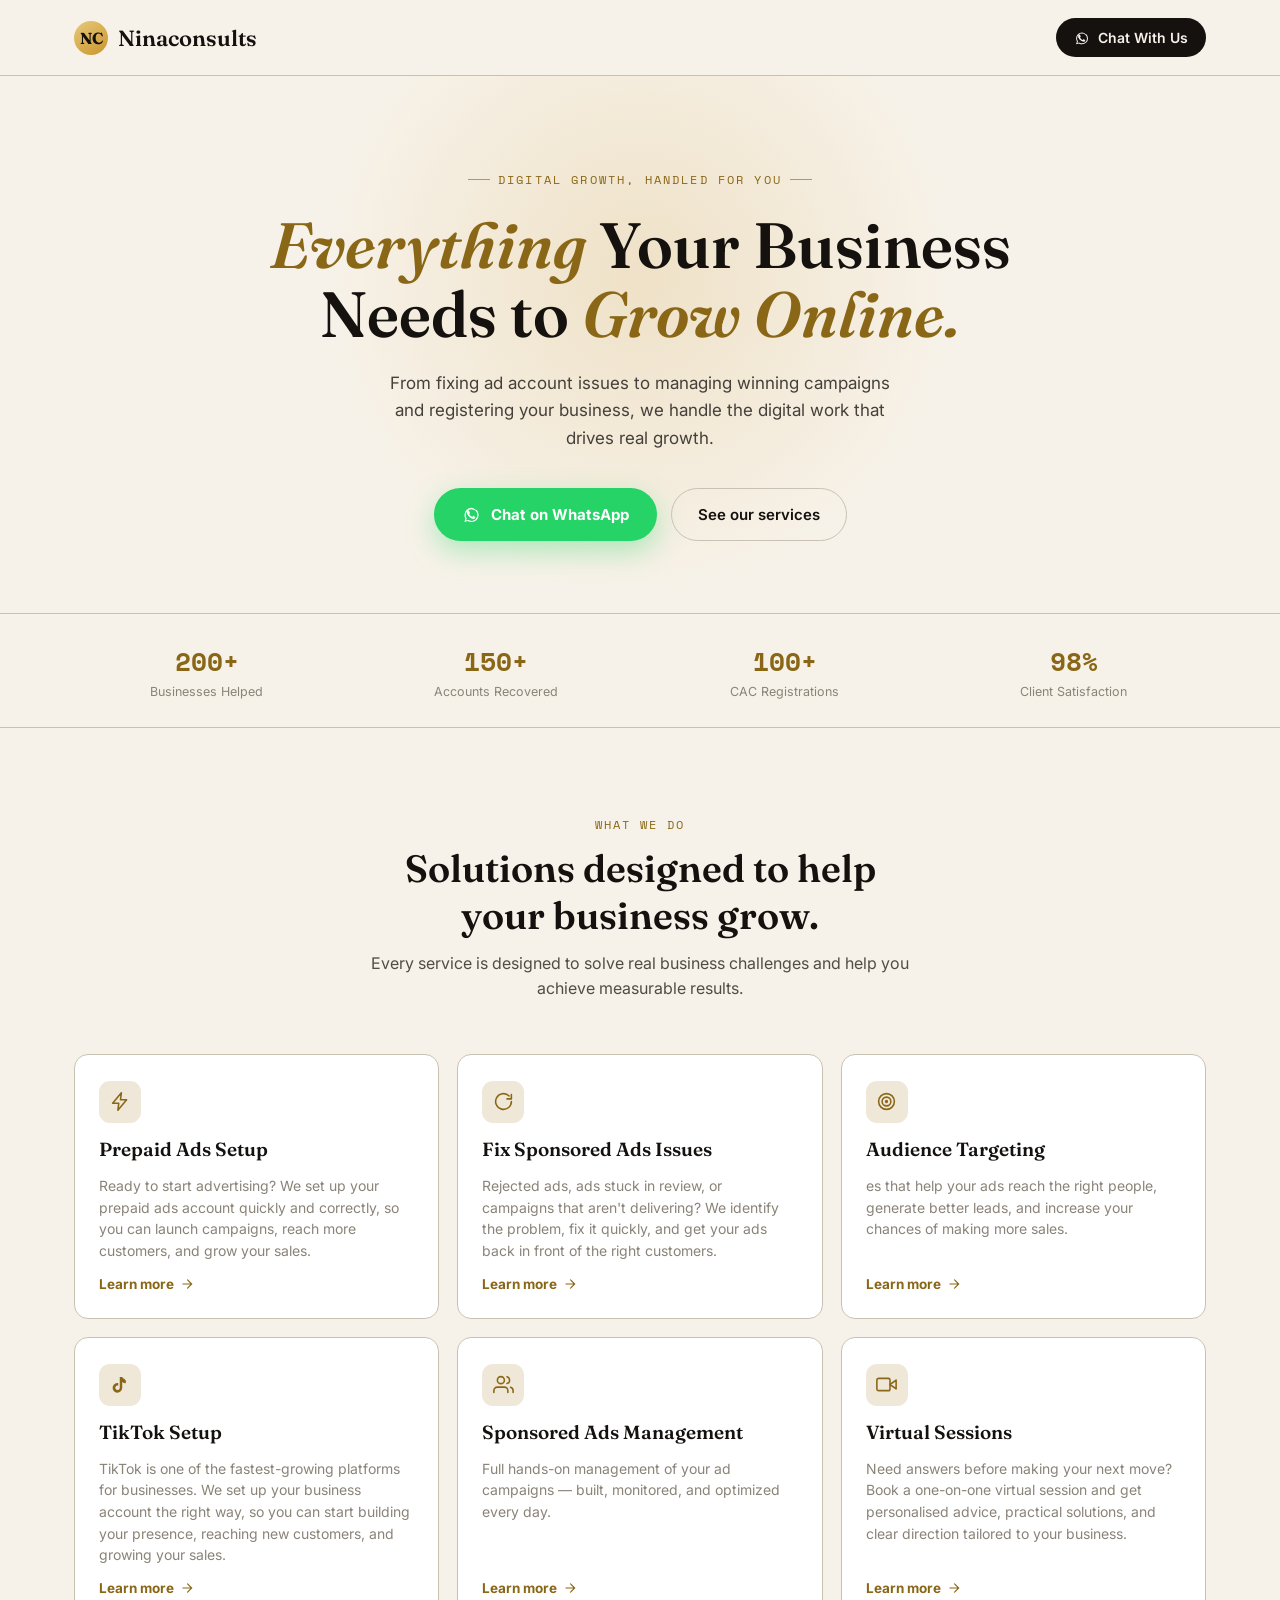
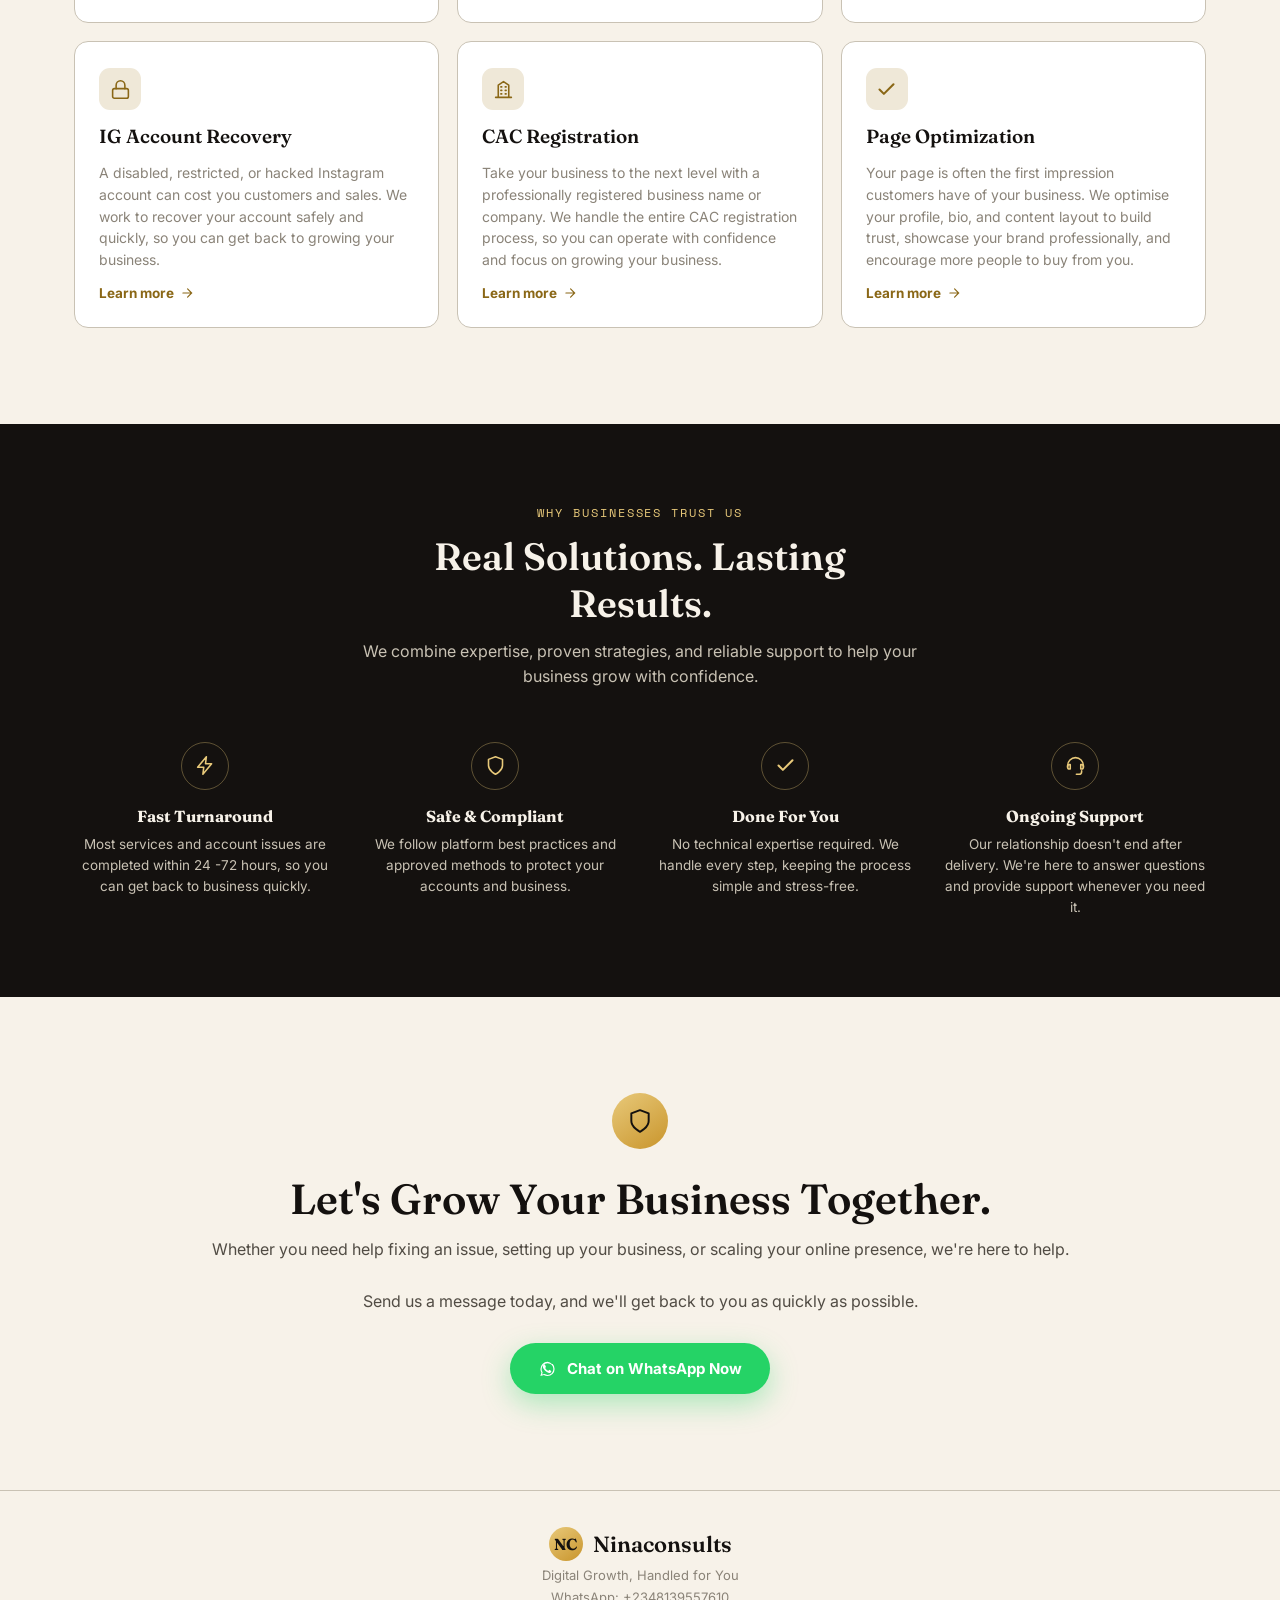
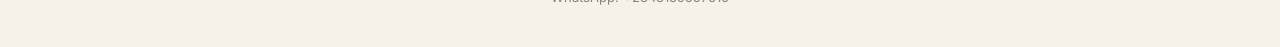
==== index.html @ 224a7c54 "first commit" ====
<!DOCTYPE html>
<html lang="en">
<head>
<meta charset="UTF-8">
<meta name="viewport" content="width=device-width, initial-scale=1.0">
<title>NinaConsults: Digital Growth, Handled For You</title>
<meta name="description" content="We help businesses recover disabled ad accounts, fix sponsored ad issues, set up TikTok, manage ads, and register with CAC — fast, safely, done for you.">
<link rel="preconnect" href="https://fonts.googleapis.com">
<link href="https://fonts.googleapis.com/css2?family=Fraunces:opsz,wght@9..144,500;9..144,600;9..144,700&family=Inter:wght@400;500;600;700&family=Space+Mono:wght@400;700&display=swap" rel="stylesheet">
<link rel="stylesheet" href="css/tokens.css">
<link rel="stylesheet" href="css/home.css">
</head>
<body>

<header class="home-header">
  <div class="container home-header__inner">
    <div class="brand">
      <span class="brand__mark">NC</span>
      <span id="brandName"></span>
    </div>
    <a class="home-header__cta" id="headerCta" target="_blank" rel="noopener"></a>
  </div>
</header>

<section class="home-hero">
  <div class="container">
    <span class="home-hero__eyebrow">DIGITAL GROWTH, HANDLED FOR YOU</span>
    <h1><em>Everything</em> Your Business Needs to <em>Grow Online. </em> </h1>
    <p class="home-hero__sub">From fixing ad account issues to managing winning campaigns and registering your business, we handle the digital work that drives real growth.</p>
    <div class="home-hero__actions">
      <a class="btn-primary" id="heroWaBtn" target="_blank" rel="noopener"></a>
      <a class="btn-ghost" href="#services">See our services</a>
    </div>
  </div>
</section>

<section class="trust-strip">
  <div class="container trust-strip__grid" id="trustGrid"></div>
</section>

<section class="services-section" id="services">
  <div class="container">
    <div class="section-head">
      <span class="section-head__eyebrow">WHAT WE DO</span>
      <h2>Solutions designed to help your business grow.</h2>
      <p>Every service is designed to solve real business challenges and help you achieve measurable results.</p>
    </div>
    <div class="service-grid" id="serviceGrid"></div>
  </div>
</section>

<section class="proof-section">
  <div class="container">
    <div class="section-head">
      <span class="section-head__eyebrow">WHY BUSINESSES TRUST US</span>
      <h2>Real Solutions. Lasting Results.</h2>
      <p>We combine expertise, proven strategies, and reliable support to help your business grow with confidence.</p>
    </div>
    <div class="proof-grid">
      <div class="proof-item">
        <div class="proof-item__icon"></div>
        <h4>Fast Turnaround</h4>
        <p>Most services and account issues are completed within 24 -72 hours, so you can get back to business quickly.</p>
      </div>
      <div class="proof-item">
        <div class="proof-item__icon"></div>
        <h4>Safe &amp; Compliant</h4>
        <p>We follow platform best practices and approved methods to protect your accounts and business.</p>
      </div>
      <div class="proof-item">
        <div class="proof-item__icon"></div>
        <h4>Done For You</h4>
        <p>No technical expertise required. We handle every step, keeping the process simple and stress-free.</p>
      </div>
      <div class="proof-item">
        <div class="proof-item__icon"></div>
        <h4>Ongoing Support</h4>
        <p>Our relationship doesn't end after delivery. We're here to answer questions and provide support whenever you need it.</p>
      </div>
    </div>
  </div>
</section>

<section class="final-cta">
  <div class="container">
    <div class="final-cta__badge"></div>
    <h2>Let's Grow Your Business Together.</h2>
    <p>Whether you need help fixing an issue, setting up your business, or scaling your online presence, we're here to help.</p>
    <p>Send us a message today, and we'll get back to you as quickly as possible.</p>
    <a class="btn-primary" id="finalCtaBtn" target="_blank" rel="noopener"></a>
  </div>
</section>

<footer class="home-footer">
  <div class="container">
    <div class="brand" style="justify-content:center;">
      <span class="brand__mark">NC</span>
      <span id="footerBrandName"></span>
    </div>
    <p id="footerTagline"></p>
    <p id="footerPhone"></p>
    <p id="footerEmail"></p>
  </div>
</footer>

<script src="js/data.js"></script>
<script src="js/helpers.js"></script>
<script src="js/home.js"></script>
</body>
</html>
---- css/tokens.css ----
/* ============================================================
   DESIGN TOKENS
   ============================================================ */
:root {
  /* Brand */
  --ink: #14110F;
  --cream: #F7F2E9;
  --cream-soft: #EFE8D8;
  --gold: #C9952C;
  --gold-soft: #E8C97A;
  --ash: #8A8378;
  --ash-light: #C9C2B4;

  /* Service-page energy colors */
  --alert: #E0312B;
  --alert-dark: #A8211D;
  --alert-glow: rgba(224, 49, 43, 0.35);
  --gold-deep: #8a6716;

  /* Utility */
  --signal: #25D366;
  --signal-dark: #1DA851;
  --white: #FFFFFF;

  /* Type */
  --font-display: 'Fraunces', Georgia, serif;
  --font-body: 'Inter', -apple-system, BlinkMacSystemFont, sans-serif;
  --font-mono: 'Space Mono', 'Courier New', monospace;

  /* Layout */
  --max-w: 1180px;
  --radius: 14px;
}

* { box-sizing: border-box; }
html { scroll-behavior: smooth; }

body {
  margin: 0;
  font-family: var(--font-body);
  -webkit-font-smoothing: antialiased;
  background: var(--cream);
  color: var(--ink);
}

img { max-width: 100%; display: block; }
a { text-decoration: none; color: inherit; }

.container {
  max-width: var(--max-w);
  margin: 0 auto;
  padding: 0 24px;
}

.visually-hidden {
  position: absolute;
  left: -9999px;
}

/* Focus visibility — accessibility floor */
a:focus-visible,
button:focus-visible {
  outline: 3px solid var(--gold);
  outline-offset: 2px;
}

@media (prefers-reduced-motion: reduce) {
  * {
    animation-duration: 0.01ms !important;
    animation-iteration-count: 1 !important;
    transition-duration: 0.01ms !important;
    scroll-behavior: auto !important;
  }
}

/* ============================================================
   WHATSAPP FLOATING / STICKY BUTTON (shared)
   ============================================================ */
.wa-fab {
  position: fixed;
  bottom: 20px;
  right: 20px;
  z-index: 60;
  display: flex;
  align-items: center;
  gap: 10px;
  background: var(--signal);
  color: var(--white);
  padding: 14px 20px;
  border-radius: 999px;
  font-weight: 700;
  font-size: 15px;
  box-shadow: 0 8px 24px rgba(37, 211, 102, 0.45);
  transition: transform 0.18s ease, box-shadow 0.18s ease;
}
.wa-fab:hover {
  transform: translateY(-2px);
  box-shadow: 0 12px 28px rgba(37, 211, 102, 0.55);
}
.wa-fab svg { width: 22px; height: 22px; flex-shrink: 0; }

@media (max-width: 640px) {
  .wa-fab span { display: none; }
  .wa-fab {
    padding: 14px;
    bottom: 16px;
    right: 16px;
  }
}
---- css/home.css ----
/* ============================================================
   HOME PAGE — calm, elegant, gold/cream/ink
   ============================================================ */

/* --- Header --- */
.home-header {
  position: sticky;
  top: 0;
  z-index: 50;
  background: rgba(247, 242, 233, 0.92);
  backdrop-filter: blur(8px);
  border-bottom: 1px solid var(--ash-light);
}
.home-header__inner {
  display: flex;
  align-items: center;
  justify-content: space-between;
  padding: 18px 24px;
}
.brand {
  display: flex;
  align-items: center;
  gap: 10px;
  font-family: var(--font-display);
  font-size: 22px;
  font-weight: 600;
  color: var(--ink);
}
.brand__mark {
  width: 34px;
  height: 34px;
  border-radius: 50%;
  background: linear-gradient(145deg, var(--gold-soft), var(--gold));
  display: flex;
  align-items: center;
  justify-content: center;
  font-family: var(--font-display);
  font-weight: 700;
  font-size: 16px;
  color: var(--ink);
}
.home-header__cta {
  display: flex;
  align-items: center;
  gap: 8px;
  background: var(--ink);
  color: var(--cream);
  padding: 11px 18px;
  border-radius: 999px;
  font-size: 14px;
  font-weight: 600;
  transition: opacity 0.15s ease;
}
.home-header__cta:hover { opacity: 0.85; }
.home-header__cta svg { width: 16px; height: 16px; }

/* --- Hero --- */
.home-hero {
  padding: 88px 0 72px;
  text-align: center;
  position: relative;
  overflow: hidden;
}
.home-hero::before {
  content: '';
  position: absolute;
  top: -120px;
  left: 50%;
  transform: translateX(-50%);
  width: 640px;
  height: 640px;
  background: radial-gradient(circle, rgba(201, 149, 44, 0.18) 0%, transparent 70%);
  pointer-events: none;
}
.home-hero__eyebrow {
  font-family: var(--font-mono);
  font-size: 12px;
  letter-spacing: 0.18em;
  text-transform: uppercase;
  color: var(--gold-deep);
  display: inline-flex;
  align-items: center;
  gap: 8px;
  margin-bottom: 22px;
  position: relative;
  z-index: 1;
}
.home-hero__eyebrow::before,
.home-hero__eyebrow::after {
  content: '';
  width: 22px;
  height: 1px;
  background: var(--gold);
}
.home-hero h1 {
  font-family: var(--font-display);
  font-size: clamp(34px, 6vw, 64px);
  line-height: 1.08;
  font-weight: 600;
  margin: 0 auto 22px;
  max-width: 820px;
  position: relative;
  z-index: 1;
}
.home-hero h1 em {
  font-style: italic;
  color: var(--gold-deep);
}
.home-hero__sub {
  font-size: 17px;
  line-height: 1.6;
  color: #45403A;
  max-width: 520px;
  margin: 0 auto 36px;
  position: relative;
  z-index: 1;
}
.home-hero__actions {
  display: flex;
  gap: 14px;
  justify-content: center;
  flex-wrap: wrap;
  position: relative;
  z-index: 1;
}
.btn-primary {
  display: inline-flex;
  align-items: center;
  gap: 10px;
  background: var(--signal);
  color: var(--white);
  padding: 16px 28px;
  border-radius: 999px;
  font-weight: 700;
  font-size: 15px;
  box-shadow: 0 10px 28px rgba(37, 211, 102, 0.35);
  transition: transform 0.18s ease;
}
.btn-primary:hover { transform: translateY(-2px); }
.btn-primary svg { width: 19px; height: 19px; }
.btn-ghost {
  display: inline-flex;
  align-items: center;
  padding: 16px 26px;
  border-radius: 999px;
  border: 1.5px solid var(--ash-light);
  font-weight: 600;
  font-size: 15px;
  color: var(--ink);
  transition: border-color 0.18s ease, background 0.18s ease;
}
.btn-ghost:hover { border-color: var(--gold); background: rgba(201,149,44,0.06); }

/* --- Trust strip --- */
.trust-strip {
  border-top: 1px solid var(--ash-light);
  border-bottom: 1px solid var(--ash-light);
  padding: 28px 0;
}
.trust-strip__grid {
  display: grid;
  grid-template-columns: repeat(4, 1fr);
  gap: 24px;
  text-align: center;
}
.trust-stat__value {
  font-family: var(--font-mono);
  font-size: 26px;
  font-weight: 700;
  color: var(--gold-deep);
}
.trust-stat__label {
  font-size: 12.5px;
  color: var(--ash);
  margin-top: 4px;
}
@media (max-width: 700px) {
  .trust-strip__grid { grid-template-columns: repeat(2, 1fr); gap: 28px 16px; }
}

/* --- Services section --- */
.services-section {
  padding: 88px 0 96px;
}
.section-head {
  text-align: center;
  max-width: 560px;
  margin: 0 auto 52px;
}
.section-head__eyebrow {
  font-family: var(--font-mono);
  font-size: 12px;
  letter-spacing: 0.16em;
  text-transform: uppercase;
  color: var(--gold-deep);
  margin-bottom: 12px;
  display: block;
}
.section-head h2 {
  font-family: var(--font-display);
  font-size: clamp(26px, 4vw, 38px);
  font-weight: 600;
  margin: 0 0 12px;
}
.section-head p {
  color: #514C44;
  line-height: 1.6;
  margin: 0;
}

.service-grid {
  display: grid;
  grid-template-columns: repeat(3, 1fr);
  gap: 18px;
}
@media (max-width: 920px) {
  .service-grid { grid-template-columns: repeat(2, 1fr); }
}
@media (max-width: 600px) {
  .service-grid { grid-template-columns: 1fr; }
}

.service-card {
  background: var(--white);
  border: 1px solid var(--ash-light);
  border-radius: var(--radius);
  padding: 26px 24px;
  transition: transform 0.18s ease, box-shadow 0.18s ease, border-color 0.18s ease;
  display: flex;
  flex-direction: column;
  gap: 14px;
}
.service-card:hover {
  transform: translateY(-3px);
  box-shadow: 0 14px 32px rgba(20, 17, 15, 0.08);
  border-color: var(--gold);
}
.service-card__icon {
  width: 42px;
  height: 42px;
  border-radius: 11px;
  background: var(--cream-soft);
  display: flex;
  align-items: center;
  justify-content: center;
  color: var(--gold-deep);
}
.service-card__icon svg { width: 21px; height: 21px; }
.service-card h3 {
  font-family: var(--font-display);
  font-size: 19px;
  font-weight: 600;
  margin: 0;
}
.service-card p {
  font-size: 14px;
  color: var(--ash);
  line-height: 1.55;
  margin: 0;
  flex-grow: 1;
}
.service-card__link {
  font-size: 13.5px;
  font-weight: 700;
  color: var(--gold-deep);
  display: inline-flex;
  align-items: center;
  gap: 6px;
}
.service-card__link svg { width: 14px; height: 14px; transition: transform 0.15s ease; }
.service-card:hover .service-card__link svg { transform: translateX(3px); }

/* --- Why us / proof strip --- */
.proof-section {
  background: var(--ink);
  color: var(--cream);
  padding: 80px 0;
}
.proof-section .section-head h2 { color: var(--cream); }
.proof-section .section-head p { color: var(--ash-light); }
.proof-section .section-head__eyebrow { color: var(--gold-soft); }

.proof-grid {
  display: grid;
  grid-template-columns: repeat(4, 1fr);
  gap: 28px;
}
@media (max-width: 760px) {
  .proof-grid { grid-template-columns: repeat(2, 1fr); }
}
.proof-item {
  text-align: center;
}
.proof-item__icon {
  width: 48px;
  height: 48px;
  border-radius: 50%;
  border: 1px solid rgba(232, 201, 122, 0.35);
  display: flex;
  align-items: center;
  justify-content: center;
  margin: 0 auto 16px;
  color: var(--gold-soft);
}
.proof-item__icon svg { width: 21px; height: 21px; }
.proof-item h4 {
  font-family: var(--font-display);
  font-size: 16px;
  margin: 0 0 8px;
}
.proof-item p {
  font-size: 13.5px;
  color: var(--ash-light);
  line-height: 1.55;
  margin: 0;
}

/* --- Final CTA --- */
.final-cta {
  padding: 96px 0;
  text-align: center;
}
.final-cta__badge {
  width: 56px;
  height: 56px;
  border-radius: 50%;
  background: linear-gradient(145deg, var(--gold-soft), var(--gold));
  display: flex;
  align-items: center;
  justify-content: center;
  margin: 0 auto 24px;
  color: var(--ink);
}
.final-cta__badge svg { width: 26px; height: 26px; }
.final-cta h2 {
  font-family: var(--font-display);
  font-size: clamp(26px, 4.5vw, 42px);
  font-weight: 600;
  margin: 0 0 14px;
}
.final-cta p {
  color: #514C44;
  margin: 0 0 32px;
}

/* --- Footer --- */
.home-footer {
  border-top: 1px solid var(--ash-light);
  padding: 36px 0;
  text-align: center;
}
.home-footer p {
  font-size: 13px;
  color: var(--ash);
  margin: 6px 0 0;
}
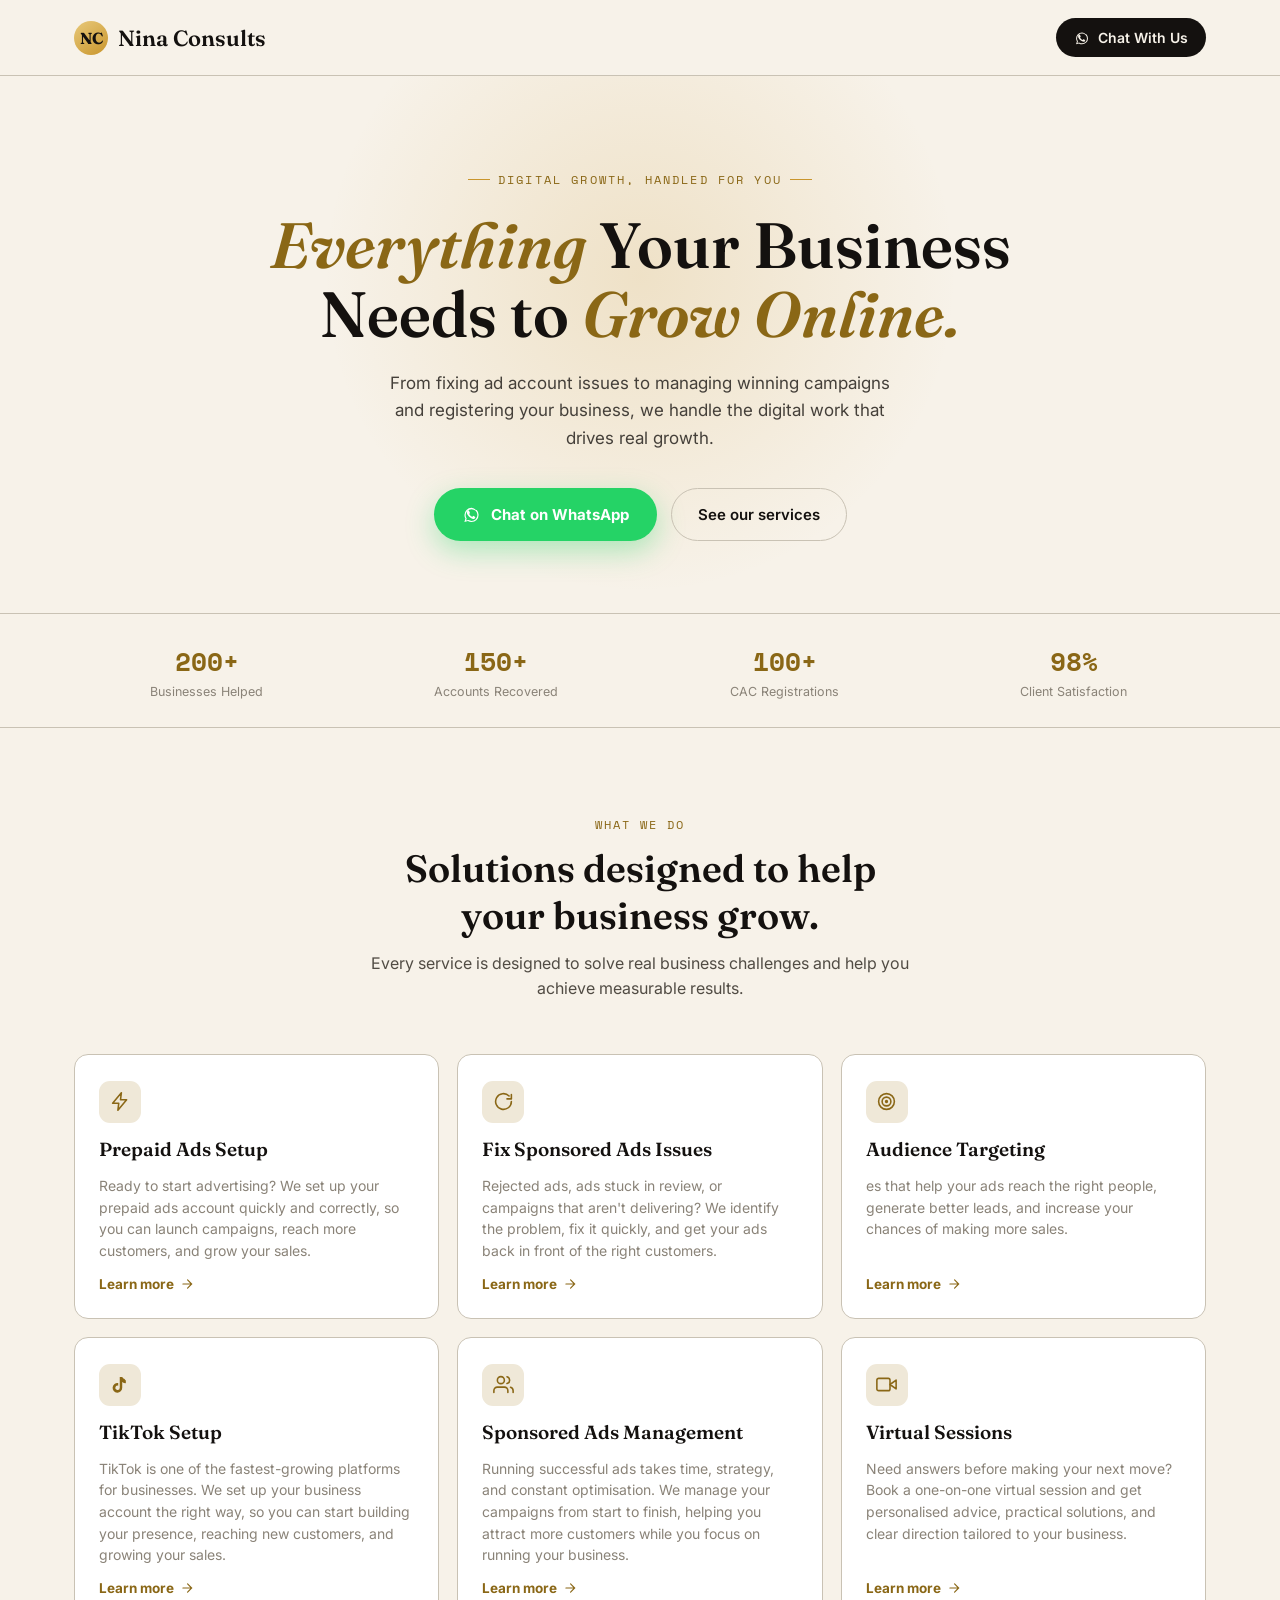
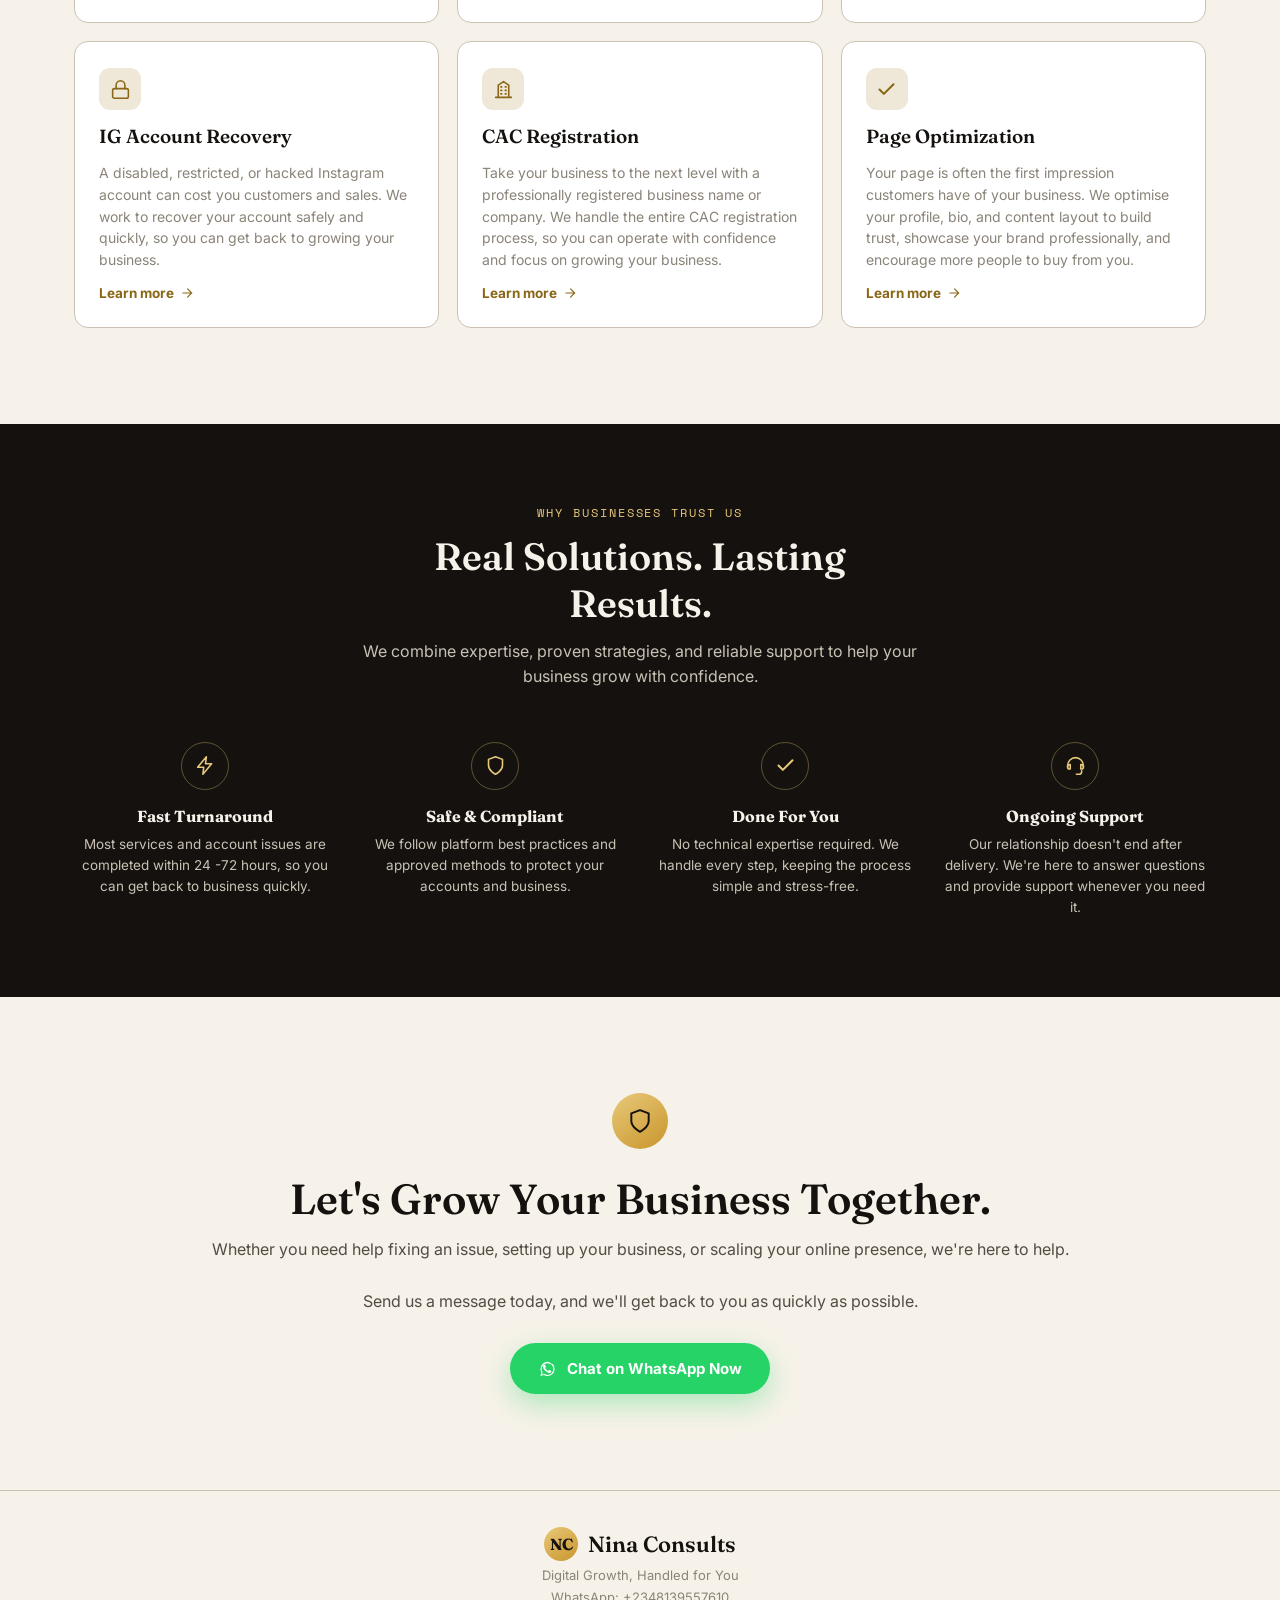
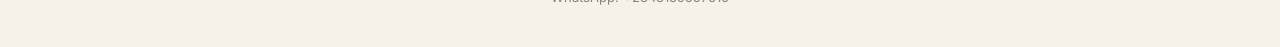
==== commit 8daf7b7a: "CORRECTED BUSINESS NAME" ====
--- a/index.html
+++ b/index.html
@@ -3,8 +3,12 @@
 <head>
 <meta charset="UTF-8">
 <meta name="viewport" content="width=device-width, initial-scale=1.0">
-<title>NinaConsults: Digital Growth, Handled For You</title>
+<title>Nina Consults: Digital Growth, Handled For You</title>
 <meta name="description" content="We help businesses recover disabled ad accounts, fix sponsored ad issues, set up TikTok, manage ads, and register with CAC — fast, safely, done for you.">
+<link rel="apple-touch-icon" sizes="180x180" href="/apple-touch-icon.png">
+<link rel="icon" type="image/png" sizes="32x32" href="/favicon-32x32.png">
+<link rel="icon" type="image/png" sizes="16x16" href="/favicon-16x16.png">
+<link rel="manifest" href="/site.webmanifest">
 <link rel="preconnect" href="https://fonts.googleapis.com">
 <link href="https://fonts.googleapis.com/css2?family=Fraunces:opsz,wght@9..144,500;9..144,600;9..144,700&family=Inter:wght@400;500;600;700&family=Space+Mono:wght@400;700&display=swap" rel="stylesheet">
 <link rel="stylesheet" href="css/tokens.css">
--- a/css/home.css
+++ b/css/home.css
@@ -1,6 +1,3 @@
-/* ============================================================
-   HOME PAGE — calm, elegant, gold/cream/ink
-   ============================================================ */
 
 /* --- Header --- */
 .home-header {
@@ -15,6 +12,7 @@
   display: flex;
   align-items: center;
   justify-content: space-between;
+  gap: 12px;
   padding: 18px 24px;
 }
 .brand {
@@ -25,6 +23,13 @@
   font-size: 22px;
   font-weight: 600;
   color: var(--ink);
+  min-width: 0;
+  flex-shrink: 1;
+}
+.brand span:last-child {
+  overflow: hidden;
+  text-overflow: ellipsis;
+  white-space: nowrap;
 }
 .brand__mark {
   width: 34px;
@@ -50,6 +55,15 @@
   font-size: 14px;
   font-weight: 600;
   transition: opacity 0.15s ease;
+  flex-shrink: 0;
+  white-space: nowrap;
+}
+@media (max-width: 480px) {
+  .home-header__cta {
+    padding: 10px 14px;
+    font-size: 13px;
+  }
+  .home-header__cta span { display: none; }
 }
 .home-header__cta:hover { opacity: 0.85; }
 .home-header__cta svg { width: 16px; height: 16px; }
